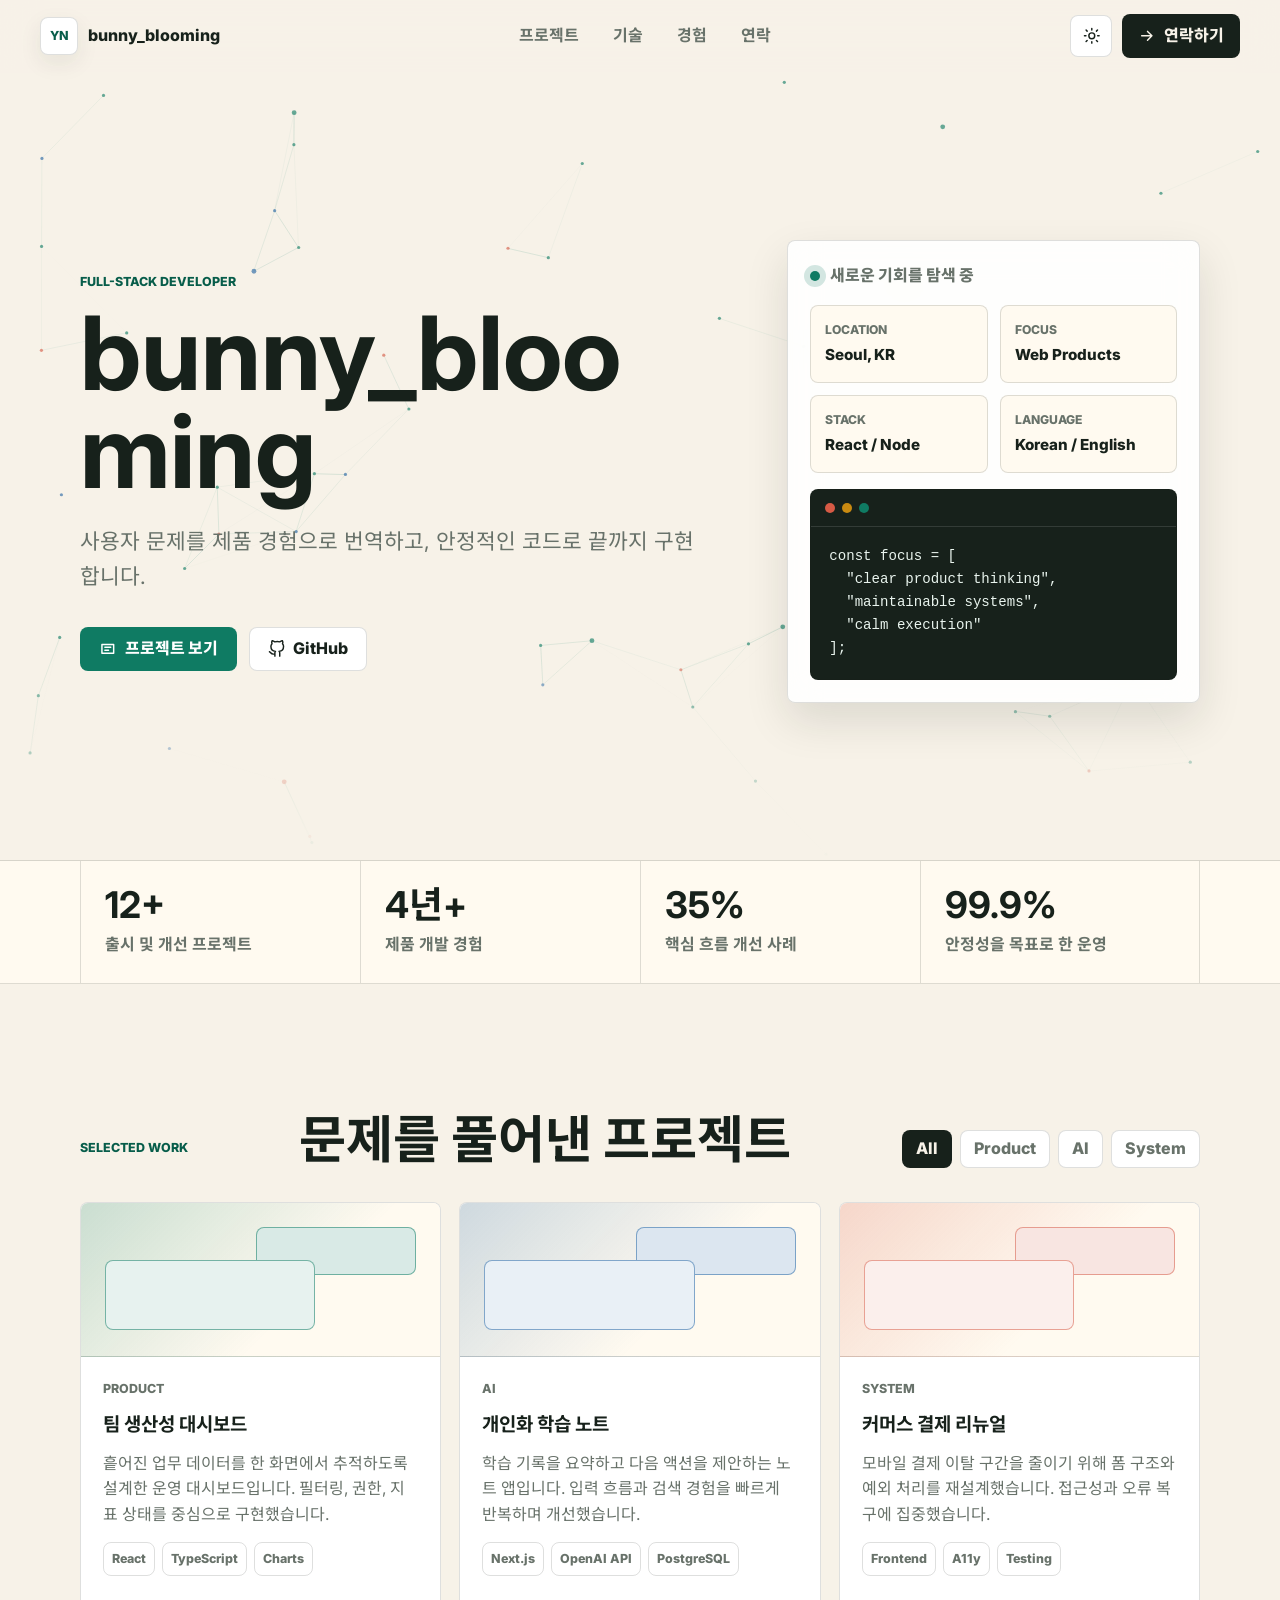
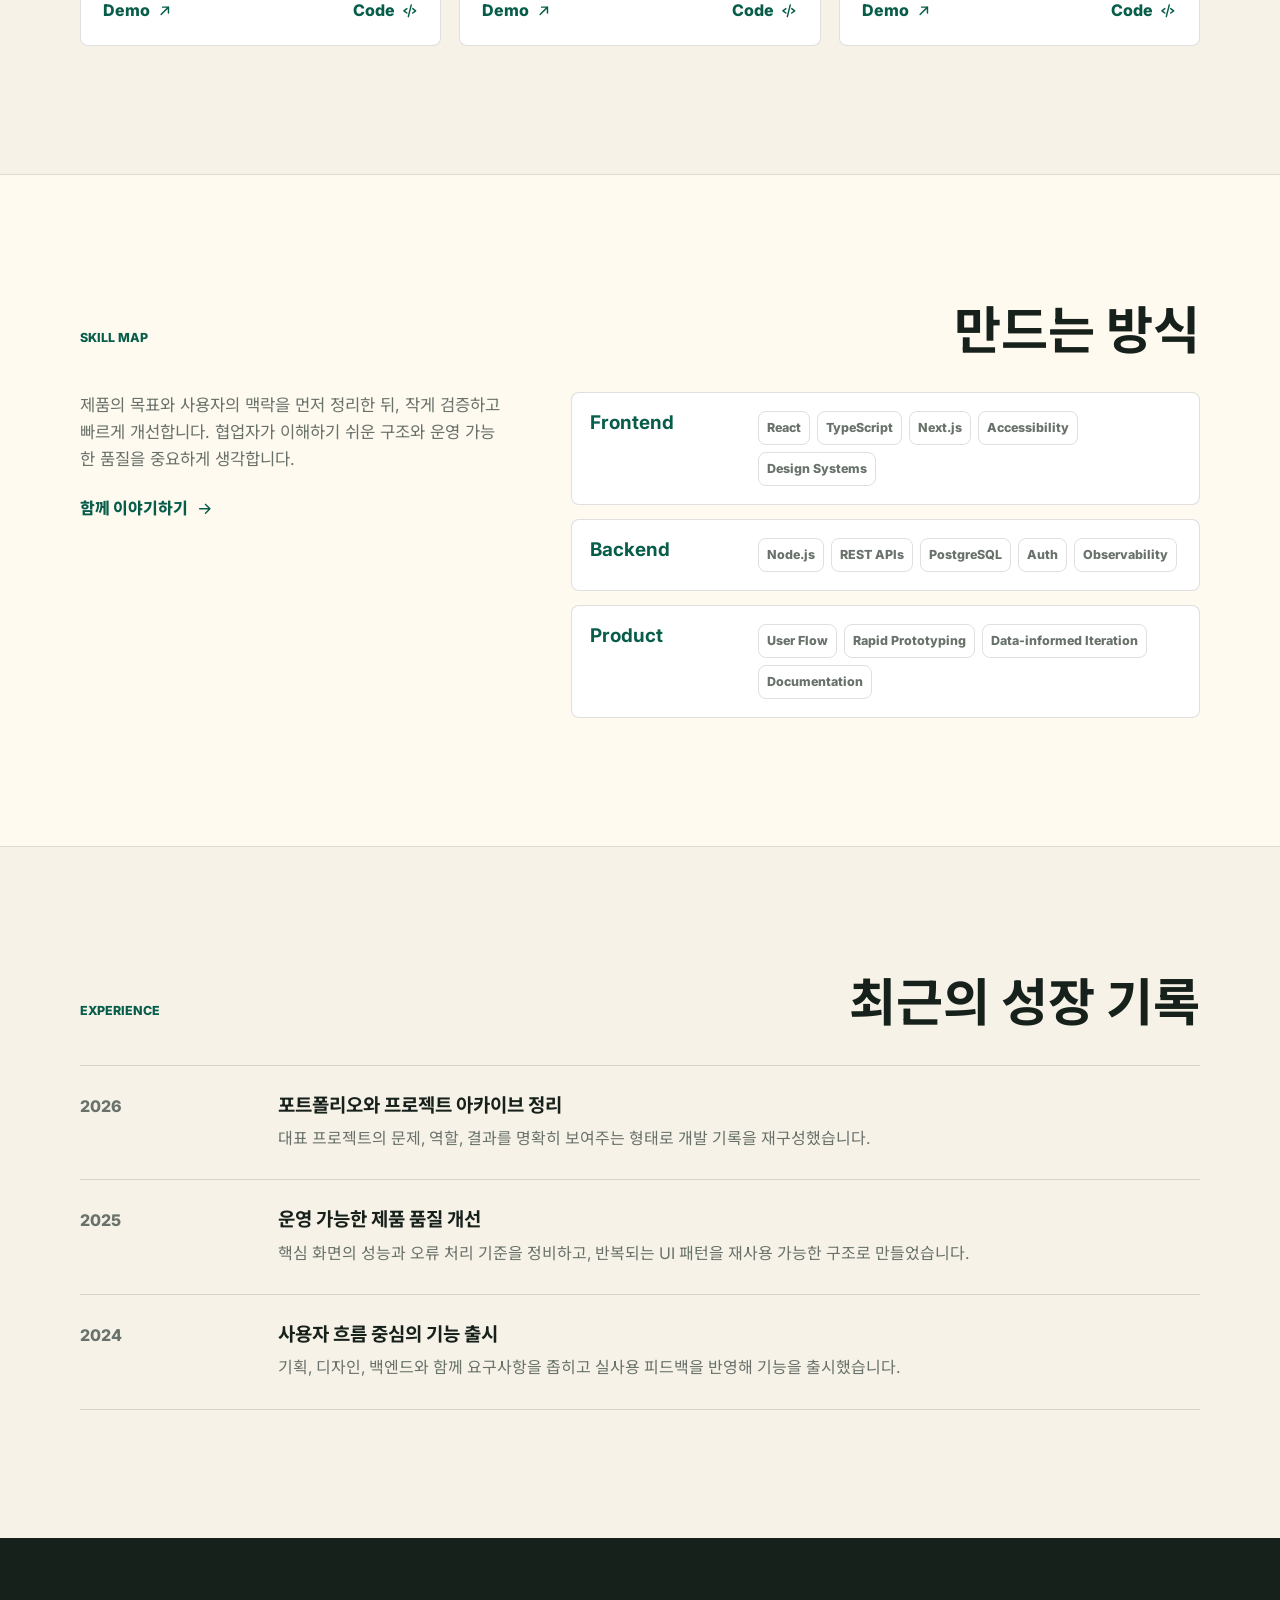
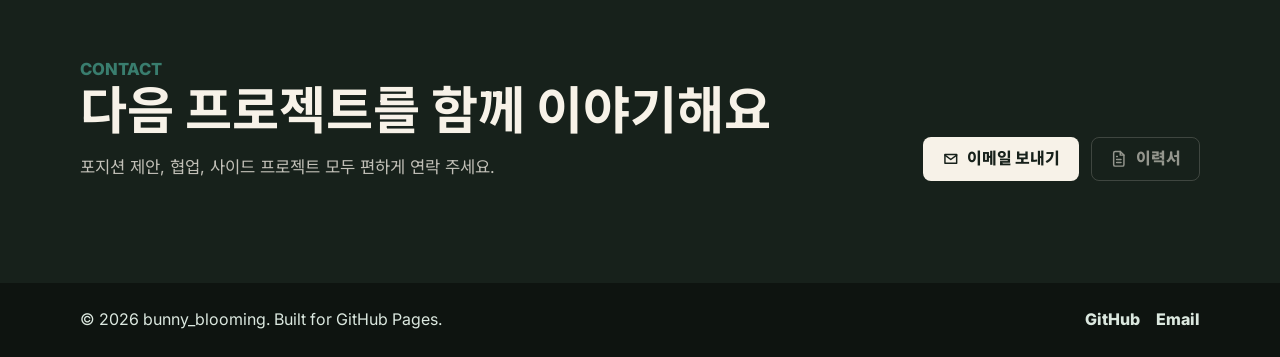
==== index.html @ fd4ffa02 "first commit" ====
<!doctype html>
<html lang="ko">
  <head>
    <meta charset="utf-8" />
    <meta name="viewport" content="width=device-width, initial-scale=1" />
    <meta
      name="description"
      content="GitHub Pages로 배포하는 개발자 포트폴리오 사이트입니다."
    />
    <meta name="theme-color" content="#f7f2e8" />
    <title>YOUR NAME | Developer Portfolio</title>
    <link rel="preconnect" href="https://fonts.googleapis.com" />
    <link rel="preconnect" href="https://fonts.gstatic.com" crossorigin />
    <link
      href="https://fonts.googleapis.com/css2?family=Inter:wght@500;600;700;800&family=Noto+Sans+KR:wght@400;500;700;800&display=swap"
      rel="stylesheet"
    />
    <link rel="stylesheet" href="styles.css" />
  </head>
  <body>
    <a class="skip-link" href="#main">본문으로 이동</a>

    <header class="site-header" data-elevated="false">
      <nav class="nav" aria-label="주요 메뉴">
        <a class="brand" href="#top" aria-label="홈으로 이동">
          <span class="brand-mark" aria-hidden="true">YN</span>
          <span class="brand-text">YOUR NAME</span>
        </a>

        <button
          class="icon-button nav-toggle"
          type="button"
          aria-label="메뉴 열기"
          aria-expanded="false"
          aria-controls="navLinks"
        >
          <svg viewBox="0 0 24 24" aria-hidden="true">
            <path d="M4 7h16M4 12h16M4 17h16" />
          </svg>
        </button>

        <div class="nav-links" id="navLinks">
          <a href="#work">프로젝트</a>
          <a href="#skills">기술</a>
          <a href="#story">경험</a>
          <a href="#contact">연락</a>
        </div>

        <div class="nav-actions">
          <button class="icon-button" type="button" id="themeToggle" aria-label="테마 전환">
            <svg class="sun-icon" viewBox="0 0 24 24" aria-hidden="true">
              <path d="M12 4V2m0 20v-2m8-8h2M2 12h2m14.36-6.36 1.42-1.42M4.22 19.78l1.42-1.42m0-12.72L4.22 4.22m15.56 15.56-1.42-1.42" />
              <circle cx="12" cy="12" r="4" />
            </svg>
            <svg class="moon-icon" viewBox="0 0 24 24" aria-hidden="true">
              <path d="M21 12.8A8.5 8.5 0 1 1 11.2 3 6.6 6.6 0 0 0 21 12.8Z" />
            </svg>
          </button>
          <a class="primary-link" href="#contact">
            <svg viewBox="0 0 24 24" aria-hidden="true">
              <path d="M5 12h14m-6-6 6 6-6 6" />
            </svg>
            연락하기
          </a>
        </div>
      </nav>
    </header>

    <main id="main">
      <section class="hero" id="top" aria-labelledby="heroTitle">
        <canvas class="hero-canvas" id="heroCanvas" aria-hidden="true"></canvas>
        <div class="hero-grid section-shell">
          <div class="hero-copy">
            <p class="eyebrow" id="profileRole">Full-stack Developer</p>
            <h1 id="heroTitle">YOUR NAME</h1>
            <p class="hero-lede" id="profileTagline">
              사용자 문제를 제품 경험으로 번역하고, 안정적인 코드로 끝까지 구현합니다.
            </p>
            <div class="hero-actions">
              <a class="button button-primary" href="#work">
                <svg viewBox="0 0 24 24" aria-hidden="true">
                  <path d="M4 6h16v12H4zM8 10h8M8 14h5" />
                </svg>
                프로젝트 보기
              </a>
              <a class="button button-secondary" id="githubLink" href="https://github.com/" target="_blank" rel="noreferrer">
                <svg viewBox="0 0 24 24" aria-hidden="true">
                  <path d="M9 19c-5 1.5-5-2.5-7-3m14 6v-3.9a3.4 3.4 0 0 0-.9-2.6c3-.3 6.1-1.5 6.1-6.7A5.2 5.2 0 0 0 19.8 5 4.8 4.8 0 0 0 19.7 1S18.6.7 16 2.5a12.8 12.8 0 0 0-6.7 0C6.7.7 5.6 1 5.6 1a4.8 4.8 0 0 0-.1 4A5.2 5.2 0 0 0 4 8.8c0 5.2 3.2 6.4 6.2 6.7a3 3 0 0 0-.8 1.9V22" />
                </svg>
                GitHub
              </a>
            </div>
          </div>

          <aside class="signal-panel" aria-label="프로필 요약">
            <div class="availability">
              <span class="status-dot" aria-hidden="true"></span>
              <span id="profileStatus">새로운 기회를 탐색 중</span>
            </div>
            <dl class="quick-facts" id="quickFacts"></dl>
            <div class="code-window" aria-label="작업 방식">
              <div class="window-dots" aria-hidden="true">
                <span></span>
                <span></span>
                <span></span>
              </div>
              <pre><code>const focus = [
  "clear product thinking",
  "maintainable systems",
  "calm execution"
];</code></pre>
            </div>
          </aside>
        </div>
      </section>

      <section class="metrics-band" aria-label="주요 지표">
        <div class="section-shell metrics-grid" id="metricsGrid"></div>
      </section>

      <section class="section-shell section-block" id="work" aria-labelledby="workTitle">
        <div class="section-heading">
          <p class="eyebrow">Selected Work</p>
          <h2 id="workTitle">문제를 풀어낸 프로젝트</h2>
          <div class="filter-group" id="projectFilters" aria-label="프로젝트 필터"></div>
        </div>
        <div class="project-grid" id="projectGrid"></div>
      </section>

      <section class="skills-section" id="skills" aria-labelledby="skillsTitle">
        <div class="section-shell section-block">
          <div class="section-heading">
            <p class="eyebrow">Skill Map</p>
            <h2 id="skillsTitle">만드는 방식</h2>
          </div>
          <div class="skill-layout">
            <div class="skill-copy">
              <p id="profileIntro">
                제품의 목표와 사용자의 맥락을 먼저 정리한 뒤, 작게 검증하고 빠르게 개선합니다.
                협업자가 이해하기 쉬운 구조와 운영 가능한 품질을 중요하게 생각합니다.
              </p>
              <a class="text-link" href="#contact">
                함께 이야기하기
                <svg viewBox="0 0 24 24" aria-hidden="true">
                  <path d="M5 12h14m-6-6 6 6-6 6" />
                </svg>
              </a>
            </div>
            <div class="skill-groups" id="skillGroups"></div>
          </div>
        </div>
      </section>

      <section class="section-shell section-block" id="story" aria-labelledby="storyTitle">
        <div class="section-heading">
          <p class="eyebrow">Experience</p>
          <h2 id="storyTitle">최근의 성장 기록</h2>
        </div>
        <div class="timeline" id="timeline"></div>
      </section>

      <section class="contact-section" id="contact" aria-labelledby="contactTitle">
        <div class="section-shell contact-grid">
          <div>
            <p class="eyebrow">Contact</p>
            <h2 id="contactTitle">다음 프로젝트를 함께 이야기해요</h2>
            <p id="contactCopy">
              포지션 제안, 협업, 사이드 프로젝트 모두 편하게 연락 주세요.
            </p>
          </div>
          <div class="contact-actions">
            <a class="button button-primary" id="emailLink" href="mailto:hello@example.com">
              <svg viewBox="0 0 24 24" aria-hidden="true">
                <path d="M4 6h16v12H4z" />
                <path d="m4 7 8 6 8-6" />
              </svg>
              이메일 보내기
            </a>
            <a class="button button-secondary" id="resumeLink" href="#" aria-disabled="true">
              <svg viewBox="0 0 24 24" aria-hidden="true">
                <path d="M14 2H7a2 2 0 0 0-2 2v16a2 2 0 0 0 2 2h10a2 2 0 0 0 2-2V7z" />
                <path d="M14 2v5h5M9 13h6M9 17h6M9 9h1" />
              </svg>
              이력서
            </a>
          </div>
        </div>
      </section>
    </main>

    <footer class="site-footer">
      <div class="section-shell footer-grid">
        <p>© <span id="year"></span> <span id="footerName">YOUR NAME</span>. Built for GitHub Pages.</p>
        <div class="footer-links">
          <a id="footerGithub" href="https://github.com/" target="_blank" rel="noreferrer">GitHub</a>
          <a id="footerEmail" href="mailto:hello@example.com">Email</a>
        </div>
      </div>
    </footer>

    <script src="script.js" defer></script>
  </body>
</html>
---- styles.css ----
:root {
  color-scheme: light;
  --bg: #f7f2e8;
  --surface: #fffaf0;
  --surface-strong: #ffffff;
  --ink: #17211b;
  --muted: #68726a;
  --line: rgba(23, 33, 27, 0.14);
  --accent: #0f7b63;
  --accent-strong: #075d4a;
  --coral: #d65a45;
  --gold: #c98a11;
  --blue: #2364a3;
  --shadow: 0 18px 44px rgba(23, 33, 27, 0.12);
  --radius: 8px;
  --header-height: 72px;
  --font-sans: "Inter", "Noto Sans KR", system-ui, -apple-system, BlinkMacSystemFont, "Segoe UI", sans-serif;
}

:root[data-theme="dark"] {
  color-scheme: dark;
  --bg: #111512;
  --surface: #171d19;
  --surface-strong: #1f2721;
  --ink: #edf5ee;
  --muted: #a9b6ad;
  --line: rgba(237, 245, 238, 0.16);
  --accent: #47c09f;
  --accent-strong: #74d9bd;
  --coral: #ff8b75;
  --gold: #e4b34b;
  --blue: #7bb5ec;
  --shadow: 0 18px 44px rgba(0, 0, 0, 0.34);
}

* {
  box-sizing: border-box;
}

html {
  scroll-behavior: smooth;
}

body {
  min-width: 320px;
  margin: 0;
  background: var(--bg);
  color: var(--ink);
  font-family: var(--font-sans);
  font-size: 16px;
  line-height: 1.6;
  text-rendering: optimizeLegibility;
}

body.nav-open {
  overflow: hidden;
}

a {
  color: inherit;
  text-decoration: none;
}

button,
input {
  font: inherit;
}

svg {
  width: 1.1em;
  height: 1.1em;
  fill: none;
  stroke: currentColor;
  stroke-linecap: round;
  stroke-linejoin: round;
  stroke-width: 2;
}

.skip-link {
  position: fixed;
  top: 12px;
  left: 12px;
  z-index: 100;
  transform: translateY(-140%);
  background: var(--ink);
  color: var(--bg);
  padding: 10px 14px;
  border-radius: var(--radius);
}

.skip-link:focus {
  transform: translateY(0);
}

.section-shell {
  width: min(1120px, calc(100% - 40px));
  margin: 0 auto;
}

.site-header {
  position: sticky;
  top: 0;
  z-index: 20;
  background: color-mix(in srgb, var(--bg) 86%, transparent);
  border-bottom: 1px solid transparent;
  backdrop-filter: blur(18px);
}

.site-header[data-elevated="true"] {
  border-bottom-color: var(--line);
}

.nav {
  display: grid;
  grid-template-columns: auto 1fr auto;
  align-items: center;
  gap: 18px;
  width: min(1200px, calc(100% - 40px));
  min-height: var(--header-height);
  margin: 0 auto;
}

.brand {
  display: inline-flex;
  align-items: center;
  gap: 10px;
  font-weight: 800;
}

.brand-mark {
  display: grid;
  width: 38px;
  height: 38px;
  place-items: center;
  border: 1px solid var(--line);
  border-radius: var(--radius);
  background: var(--surface-strong);
  color: var(--accent-strong);
  box-shadow: 0 8px 22px rgba(23, 33, 27, 0.08);
  font-size: 0.78rem;
}

.brand-text {
  white-space: nowrap;
}

.nav-links {
  display: flex;
  align-items: center;
  justify-content: center;
  gap: 10px;
}

.nav-links a {
  padding: 10px 12px;
  border-radius: var(--radius);
  color: var(--muted);
  font-weight: 700;
}

.nav-links a:hover,
.nav-links a:focus-visible {
  background: var(--surface);
  color: var(--ink);
}

.nav-actions {
  display: inline-flex;
  align-items: center;
  justify-content: flex-end;
  gap: 10px;
}

.icon-button,
.primary-link,
.button,
.filter-button,
.text-link {
  transition: transform 180ms ease, border-color 180ms ease, background-color 180ms ease, color 180ms ease;
}

.icon-button {
  display: inline-grid;
  width: 42px;
  height: 42px;
  place-items: center;
  border: 1px solid var(--line);
  border-radius: var(--radius);
  background: var(--surface-strong);
  color: var(--ink);
  cursor: pointer;
}

.icon-button:hover,
.button:hover,
.primary-link:hover,
.filter-button:hover,
.text-link:hover {
  transform: translateY(-1px);
}

.moon-icon,
:root[data-theme="dark"] .sun-icon {
  display: none;
}

:root[data-theme="dark"] .moon-icon {
  display: block;
}

.nav-toggle {
  display: none;
}

.primary-link,
.button {
  display: inline-flex;
  align-items: center;
  justify-content: center;
  min-height: 44px;
  gap: 8px;
  border-radius: var(--radius);
  font-weight: 800;
}

.primary-link {
  padding: 0 16px;
  background: var(--ink);
  color: var(--bg);
}

.button {
  padding: 0 18px;
  border: 1px solid transparent;
}

.button-primary {
  background: var(--accent);
  color: #ffffff;
}

.button-secondary {
  border-color: var(--line);
  background: var(--surface-strong);
  color: var(--ink);
}

.hero {
  position: relative;
  display: flex;
  align-items: center;
  min-height: calc(100svh - 112px);
  overflow: hidden;
  border-bottom: 1px solid var(--line);
}

.hero-canvas {
  position: absolute;
  inset: 0;
  width: 100%;
  height: 100%;
}

.hero::after {
  position: absolute;
  inset: auto 0 0;
  height: 28%;
  content: "";
  pointer-events: none;
  background: linear-gradient(to bottom, transparent, var(--bg));
}

.hero-grid {
  position: relative;
  z-index: 1;
  display: grid;
  grid-template-columns: minmax(0, 1.1fr) minmax(320px, 0.72fr);
  align-items: center;
  gap: clamp(32px, 6vw, 82px);
  padding: 74px 0 64px;
}

.eyebrow {
  margin: 0 0 12px;
  color: var(--accent-strong);
  font-size: 0.78rem;
  font-weight: 800;
  text-transform: uppercase;
}

h1,
h2,
h3,
p {
  overflow-wrap: anywhere;
}

h1 {
  max-width: 11ch;
  margin: 0;
  font-size: clamp(3.1rem, 8vw, 7rem);
  line-height: 0.96;
  letter-spacing: 0;
}

h2 {
  max-width: 720px;
  margin: 0;
  font-size: clamp(2rem, 4vw, 3.5rem);
  line-height: 1.08;
  letter-spacing: 0;
}

h3 {
  margin: 0;
  font-size: 1.18rem;
  line-height: 1.28;
  letter-spacing: 0;
}

.hero-lede {
  max-width: 670px;
  margin: 24px 0 0;
  color: var(--muted);
  font-size: clamp(1.05rem, 2vw, 1.34rem);
}

.hero-actions {
  display: flex;
  flex-wrap: wrap;
  gap: 12px;
  margin-top: 34px;
}

.signal-panel {
  display: grid;
  gap: 16px;
  align-self: stretch;
  padding: 22px;
  border: 1px solid var(--line);
  border-radius: var(--radius);
  background: color-mix(in srgb, var(--surface-strong) 88%, transparent);
  box-shadow: var(--shadow);
  backdrop-filter: blur(16px);
}

.availability {
  display: flex;
  align-items: center;
  gap: 10px;
  color: var(--muted);
  font-weight: 800;
}

.status-dot {
  width: 10px;
  height: 10px;
  border-radius: 999px;
  background: var(--accent);
  box-shadow: 0 0 0 6px color-mix(in srgb, var(--accent) 18%, transparent);
}

.quick-facts {
  display: grid;
  grid-template-columns: repeat(2, minmax(0, 1fr));
  gap: 12px;
  margin: 0;
}

.quick-facts div {
  min-width: 0;
  padding: 14px;
  border: 1px solid var(--line);
  border-radius: var(--radius);
  background: var(--surface);
}

.quick-facts dt {
  margin: 0 0 4px;
  color: var(--muted);
  font-size: 0.76rem;
  font-weight: 800;
  text-transform: uppercase;
}

.quick-facts dd {
  margin: 0;
  font-size: 0.95rem;
  font-weight: 800;
}

.code-window {
  min-width: 0;
  border: 1px solid var(--line);
  border-radius: var(--radius);
  background: #17211b;
  color: #e9f4ee;
  overflow: hidden;
}

.window-dots {
  display: flex;
  gap: 7px;
  padding: 13px 14px;
  border-bottom: 1px solid rgba(255, 255, 255, 0.12);
}

.window-dots span {
  width: 10px;
  height: 10px;
  border-radius: 50%;
}

.window-dots span:nth-child(1) {
  background: var(--coral);
}

.window-dots span:nth-child(2) {
  background: var(--gold);
}

.window-dots span:nth-child(3) {
  background: var(--accent);
}

pre {
  margin: 0;
  padding: 18px;
  overflow-x: auto;
  font-size: 0.88rem;
  line-height: 1.65;
}

.metrics-band {
  border-bottom: 1px solid var(--line);
  background: var(--surface);
}

.metrics-grid {
  display: grid;
  grid-template-columns: repeat(4, minmax(0, 1fr));
}

.metric {
  min-width: 0;
  padding: 26px 24px;
  border-left: 1px solid var(--line);
}

.metric:last-child {
  border-right: 1px solid var(--line);
}

.metric strong {
  display: block;
  color: var(--ink);
  font-size: clamp(1.6rem, 3vw, 2.3rem);
  line-height: 1;
}

.metric span {
  display: block;
  margin-top: 8px;
  color: var(--muted);
  font-weight: 700;
}

.section-block {
  padding: clamp(76px, 10vw, 132px) 0;
}

.section-heading {
  display: flex;
  align-items: end;
  justify-content: space-between;
  gap: 24px;
  margin-bottom: 34px;
}

.section-heading .eyebrow {
  margin-bottom: 10px;
}

.filter-group {
  display: flex;
  flex-wrap: wrap;
  justify-content: flex-end;
  gap: 8px;
}

.filter-button {
  min-height: 38px;
  padding: 0 13px;
  border: 1px solid var(--line);
  border-radius: var(--radius);
  background: var(--surface-strong);
  color: var(--muted);
  font-weight: 800;
  cursor: pointer;
}

.filter-button[aria-pressed="true"] {
  border-color: transparent;
  background: var(--ink);
  color: var(--bg);
}

.project-grid {
  display: grid;
  grid-template-columns: repeat(3, minmax(0, 1fr));
  gap: 18px;
}

.project-card {
  display: grid;
  grid-template-rows: auto 1fr auto;
  min-height: 420px;
  border: 1px solid var(--line);
  border-radius: var(--radius);
  background: var(--surface-strong);
  overflow: hidden;
}

.project-visual {
  position: relative;
  min-height: 154px;
  background:
    linear-gradient(135deg, color-mix(in srgb, var(--visual) 22%, transparent), transparent 62%),
    var(--surface);
  border-bottom: 1px solid var(--line);
}

.project-visual::before,
.project-visual::after {
  position: absolute;
  content: "";
  border: 1px solid color-mix(in srgb, var(--visual) 52%, transparent);
  border-radius: var(--radius);
}

.project-visual::before {
  inset: 24px 24px auto auto;
  width: 44%;
  height: 46px;
  background: color-mix(in srgb, var(--visual) 16%, var(--surface-strong));
}

.project-visual::after {
  left: 24px;
  bottom: 26px;
  width: 58%;
  height: 68px;
  background: color-mix(in srgb, var(--visual) 10%, var(--surface-strong));
}

.project-card-content {
  display: grid;
  gap: 14px;
  padding: 22px;
}

.project-card p {
  margin: 0;
  color: var(--muted);
}

.tag-list {
  display: flex;
  flex-wrap: wrap;
  gap: 7px;
  margin: 0;
  padding: 0;
  list-style: none;
}

.tag-list li {
  padding: 6px 8px;
  border: 1px solid var(--line);
  border-radius: var(--radius);
  color: var(--muted);
  font-size: 0.78rem;
  font-weight: 800;
}

.project-card-footer {
  display: flex;
  justify-content: space-between;
  gap: 12px;
  padding: 0 22px 22px;
}

.project-card-footer a {
  display: inline-flex;
  align-items: center;
  gap: 6px;
  color: var(--accent-strong);
  font-weight: 800;
}

.skills-section {
  border-block: 1px solid var(--line);
  background: var(--surface);
}

.skill-layout {
  display: grid;
  grid-template-columns: minmax(260px, 0.68fr) minmax(0, 1fr);
  gap: clamp(28px, 5vw, 68px);
  align-items: start;
}

.skill-copy {
  position: sticky;
  top: calc(var(--header-height) + 24px);
}

.skill-copy p,
.contact-section p {
  margin: 0;
  color: var(--muted);
  font-size: 1.04rem;
}

.text-link {
  display: inline-flex;
  align-items: center;
  gap: 8px;
  margin-top: 24px;
  color: var(--accent-strong);
  font-weight: 800;
}

.skill-groups {
  display: grid;
  gap: 14px;
}

.skill-group {
  display: grid;
  grid-template-columns: 150px 1fr;
  gap: 18px;
  padding: 18px;
  border: 1px solid var(--line);
  border-radius: var(--radius);
  background: var(--surface-strong);
}

.skill-group h3 {
  color: var(--accent-strong);
}

.timeline {
  display: grid;
  gap: 0;
  border-top: 1px solid var(--line);
}

.timeline-item {
  display: grid;
  grid-template-columns: 170px 1fr;
  gap: 28px;
  padding: 28px 0;
  border-bottom: 1px solid var(--line);
}

.timeline-date {
  color: var(--muted);
  font-weight: 800;
}

.timeline-item p {
  max-width: 760px;
  margin: 8px 0 0;
  color: var(--muted);
}

.contact-section {
  padding: clamp(70px, 8vw, 108px) 0;
  background: var(--ink);
  color: var(--bg);
}

.contact-section .eyebrow {
  color: color-mix(in srgb, var(--accent-strong) 80%, white);
}

.contact-section p {
  max-width: 620px;
  margin-top: 16px;
  color: color-mix(in srgb, var(--bg) 76%, transparent);
}

.contact-grid {
  display: grid;
  grid-template-columns: minmax(0, 1fr) auto;
  gap: 32px;
  align-items: end;
}

.contact-actions {
  display: flex;
  flex-wrap: wrap;
  justify-content: flex-end;
  gap: 12px;
}

.contact-section .button-primary {
  background: var(--bg);
  color: var(--ink);
}

.contact-section .button-secondary {
  background: transparent;
  color: var(--bg);
  border-color: color-mix(in srgb, var(--bg) 32%, transparent);
}

.button[aria-disabled="true"] {
  pointer-events: none;
  opacity: 0.56;
}

.site-footer {
  padding: 24px 0;
  background: #0e1410;
  color: #dbe8df;
}

.footer-grid {
  display: flex;
  align-items: center;
  justify-content: space-between;
  gap: 20px;
}

.site-footer p {
  margin: 0;
}

.footer-links {
  display: flex;
  gap: 16px;
  font-weight: 800;
}

:focus-visible {
  outline: 3px solid color-mix(in srgb, var(--accent) 52%, transparent);
  outline-offset: 3px;
}

@media (max-width: 920px) {
  .nav {
    grid-template-columns: auto auto 1fr;
  }

  .nav-toggle {
    display: inline-grid;
  }

  .nav-links {
    position: fixed;
    top: var(--header-height);
    left: 20px;
    right: 20px;
    display: none;
    flex-direction: column;
    align-items: stretch;
    padding: 14px;
    border: 1px solid var(--line);
    border-radius: var(--radius);
    background: var(--surface-strong);
    box-shadow: var(--shadow);
  }

  .nav-links[data-open="true"] {
    display: flex;
  }

  .nav-actions {
    justify-self: end;
  }

  .primary-link {
    display: none;
  }

  .hero-grid,
  .skill-layout,
  .contact-grid {
    grid-template-columns: 1fr;
  }

  .hero {
    min-height: auto;
  }

  .hero-grid {
    padding-top: 54px;
  }

  .signal-panel {
    align-self: auto;
  }

  .metrics-grid,
  .project-grid {
    grid-template-columns: repeat(2, minmax(0, 1fr));
  }

  .section-heading {
    align-items: start;
    flex-direction: column;
  }

  .filter-group,
  .contact-actions {
    justify-content: flex-start;
  }

  .skill-copy {
    position: static;
  }
}

@media (max-width: 640px) {
  .section-shell,
  .nav {
    width: min(100% - 28px, 1120px);
  }

  .brand-text {
    display: none;
  }

  .hero-grid {
    padding: 42px 0 52px;
  }

  h1 {
    font-size: clamp(3rem, 17vw, 5.2rem);
  }

  .hero-actions,
  .contact-actions {
    flex-direction: column;
  }

  .button {
    width: 100%;
  }

  .quick-facts,
  .metrics-grid,
  .project-grid,
  .skill-group,
  .timeline-item,
  .footer-grid {
    grid-template-columns: 1fr;
  }

  .metric {
    border-right: 1px solid var(--line);
    border-bottom: 1px solid var(--line);
  }

  .metric:last-child {
    border-bottom: 0;
  }

  .project-card {
    min-height: auto;
  }

  .footer-grid {
    display: grid;
  }
}

@media (prefers-reduced-motion: reduce) {
  *,
  *::before,
  *::after {
    scroll-behavior: auto !important;
    transition-duration: 0.01ms !important;
    animation-duration: 0.01ms !important;
    animation-iteration-count: 1 !important;
  }
}
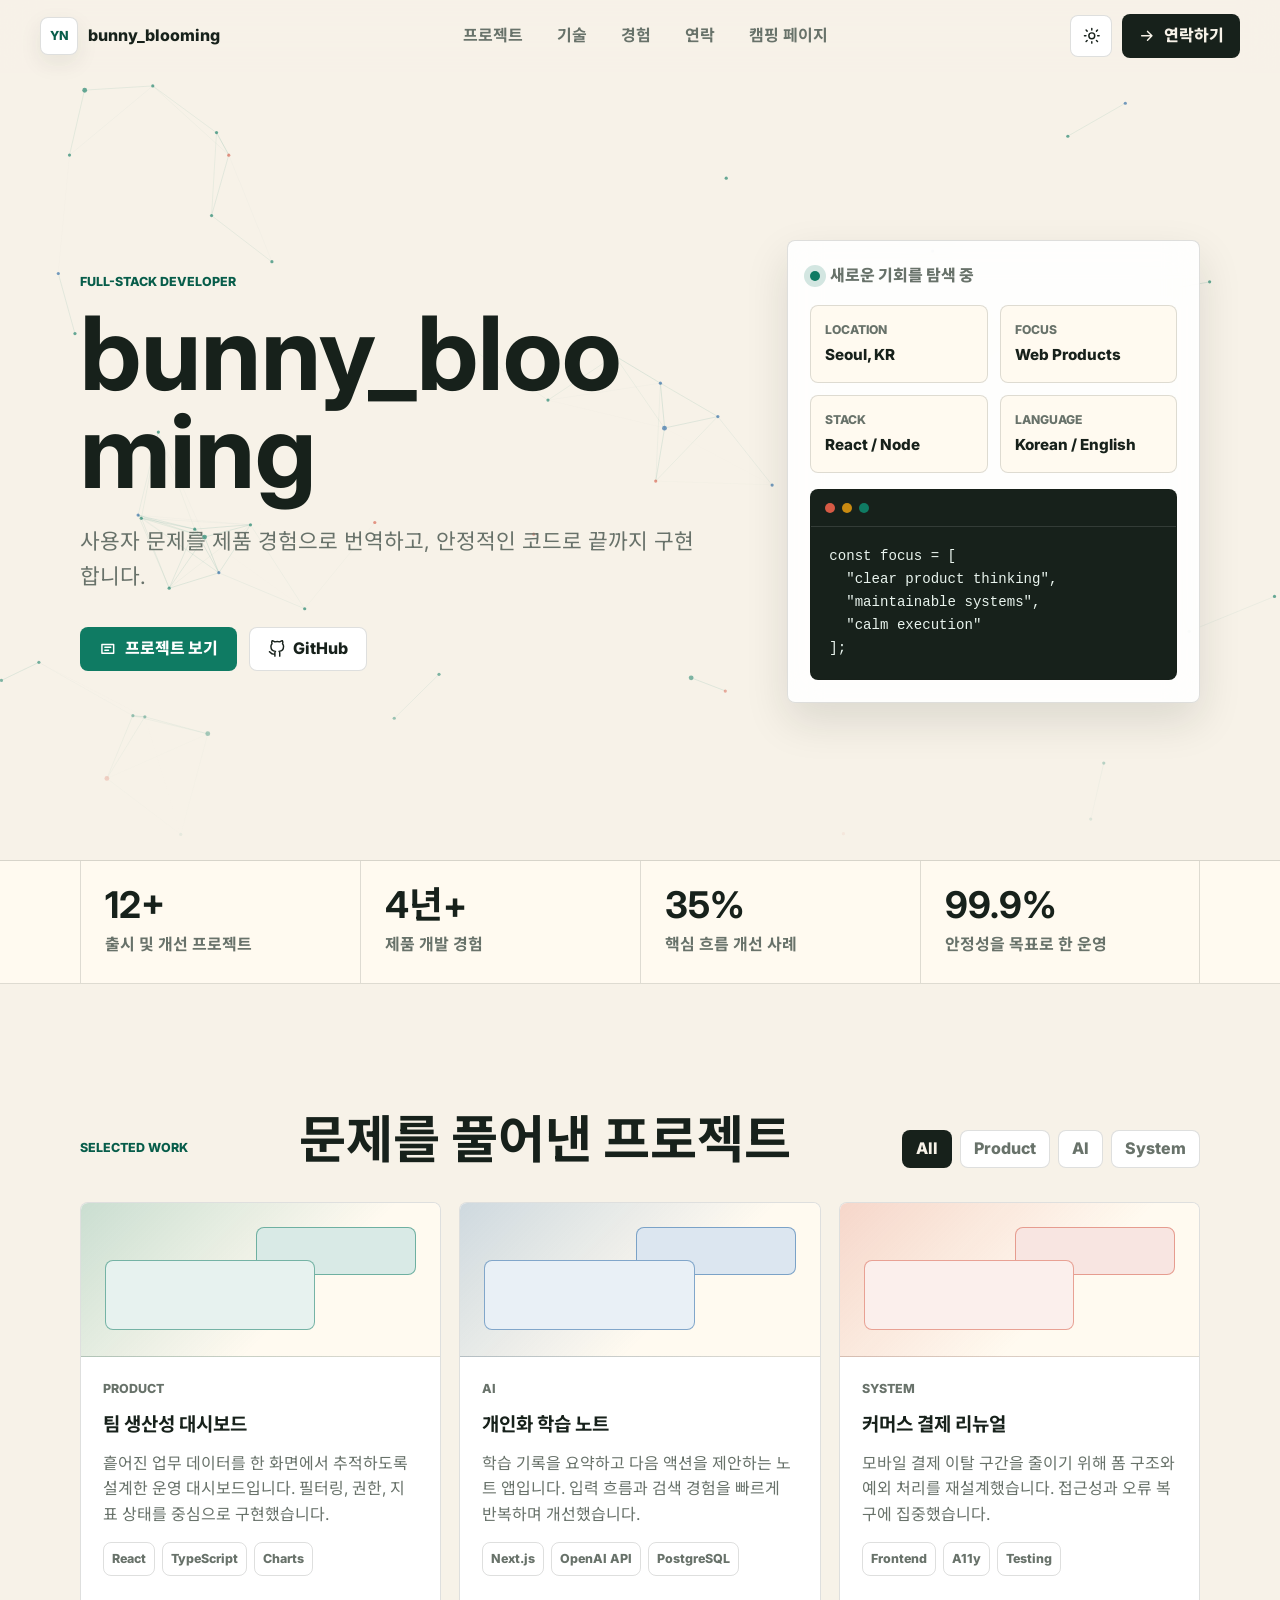
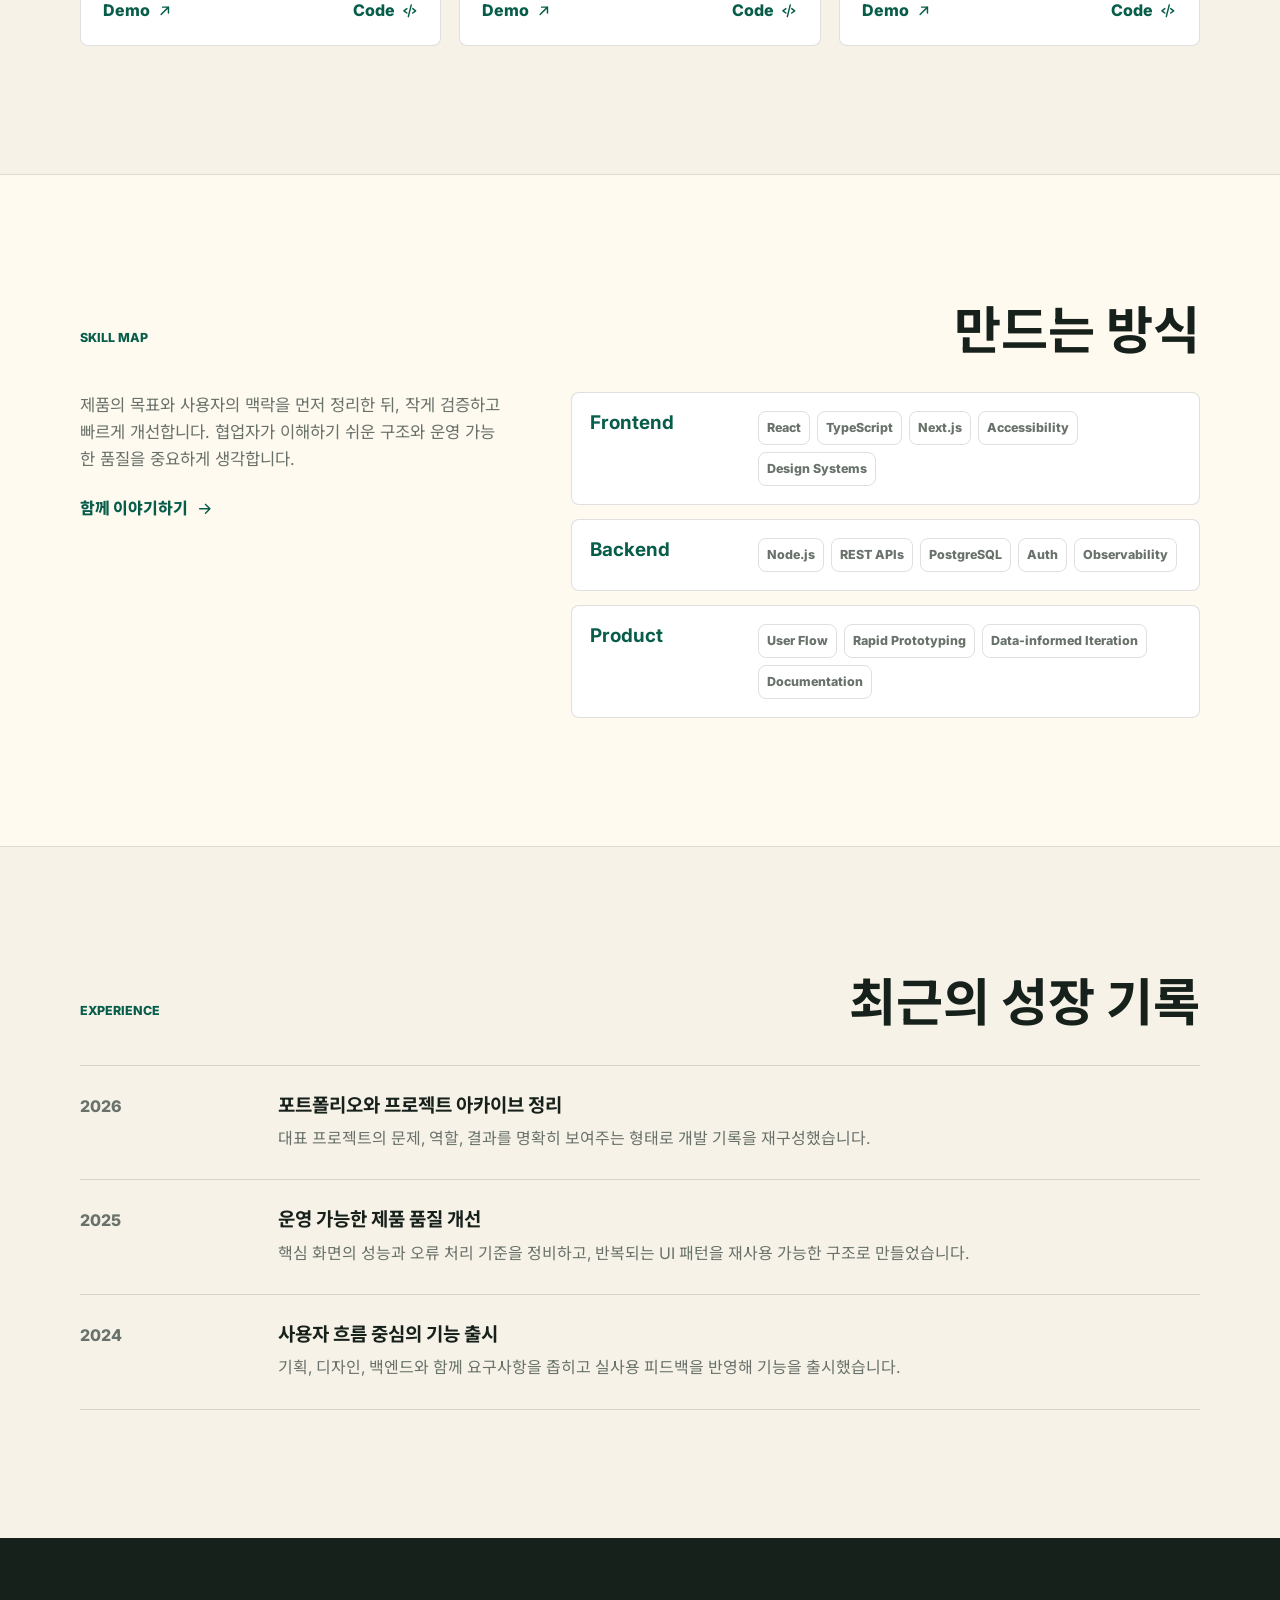
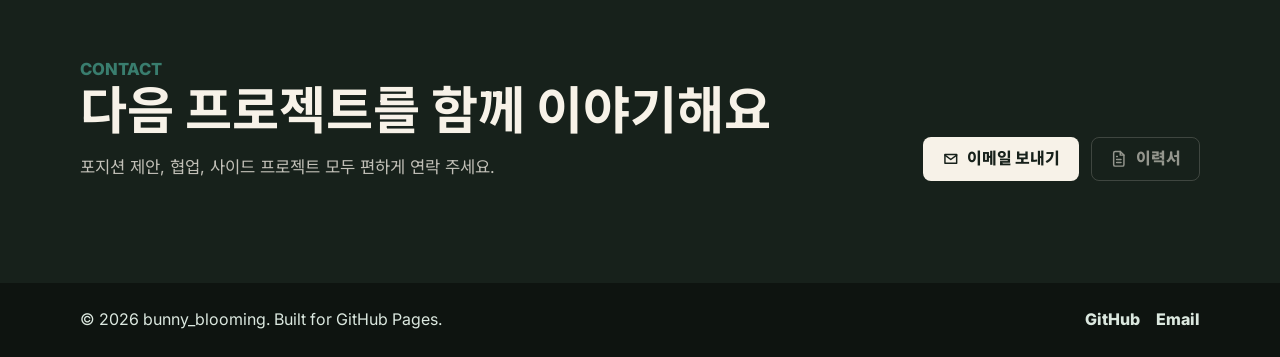
==== commit 2890aaf9: "add camping reservation page" ====
--- a/index.html
+++ b/index.html
@@ -44,6 +44,7 @@
           <a href="#skills">기술</a>
           <a href="#story">경험</a>
           <a href="#contact">연락</a>
+          <a href="camping.html">캠핑 페이지</a>
         </div>
 
         <div class="nav-actions">
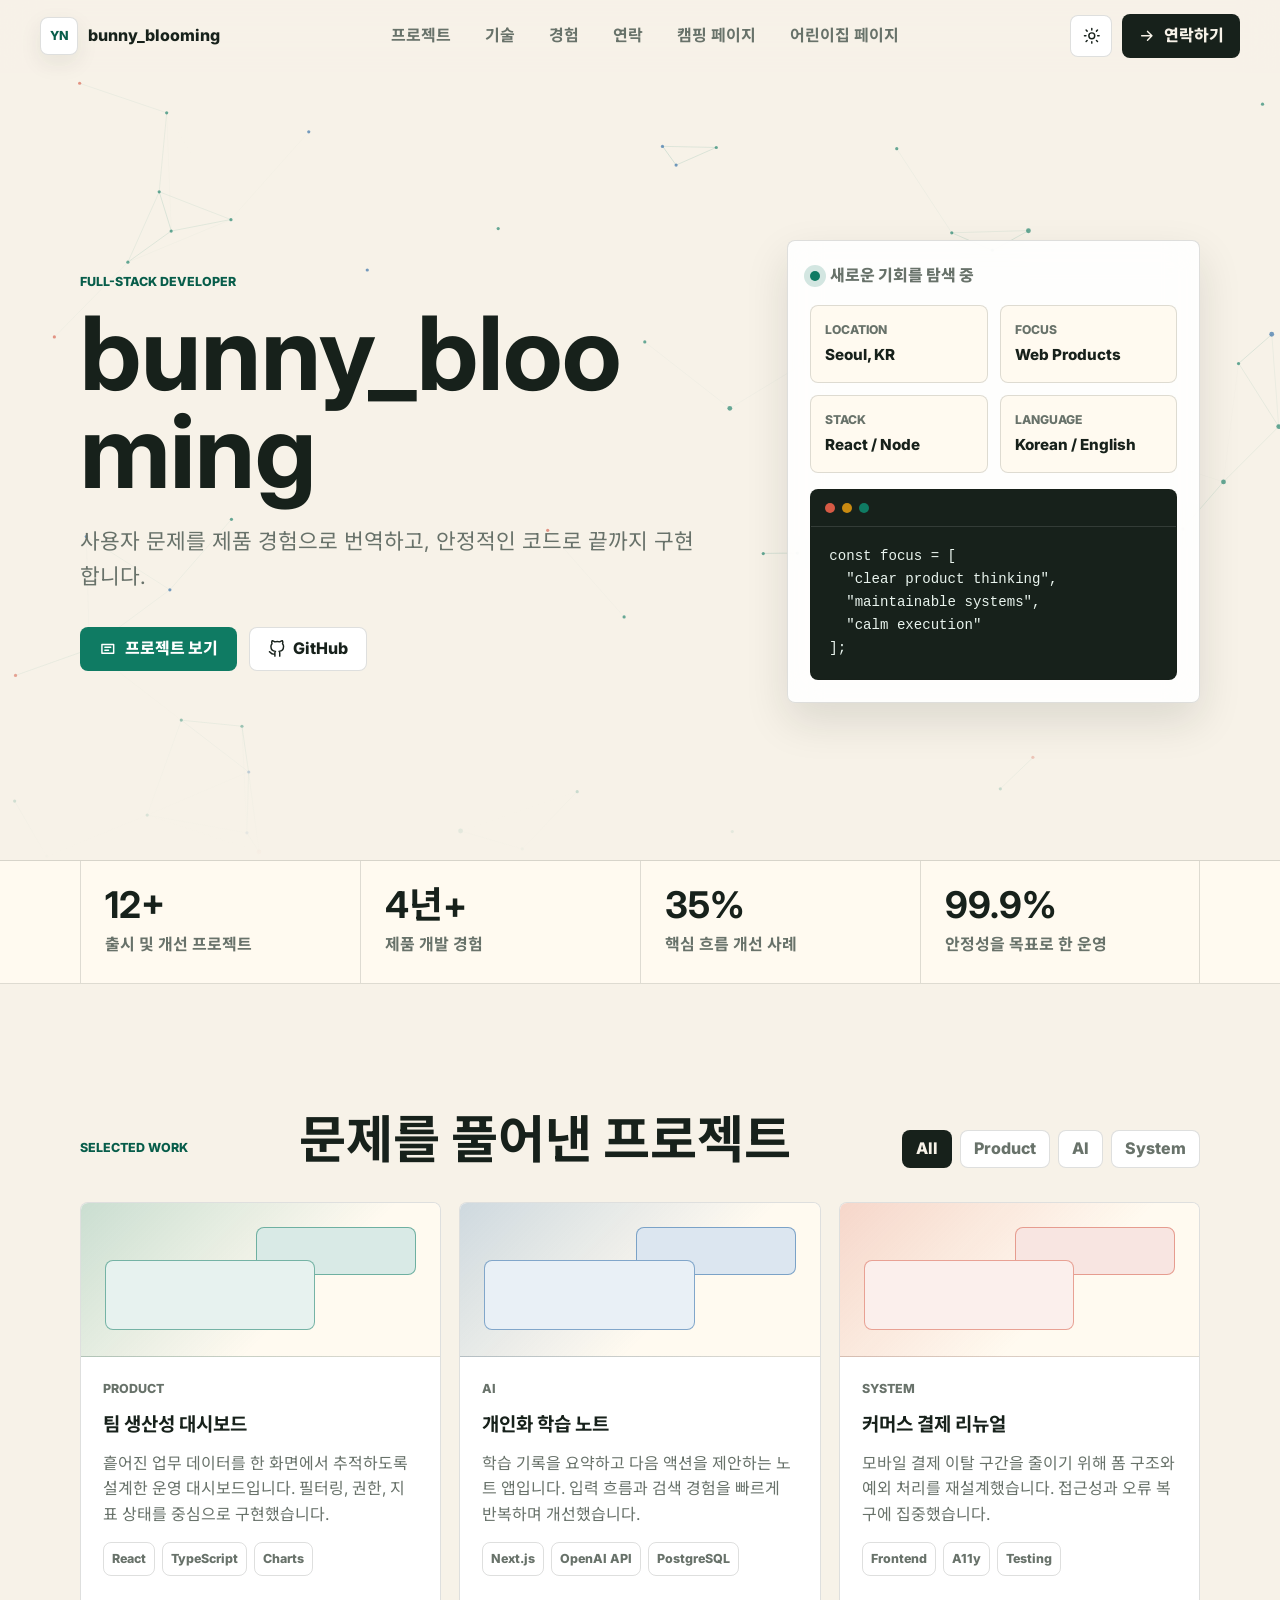
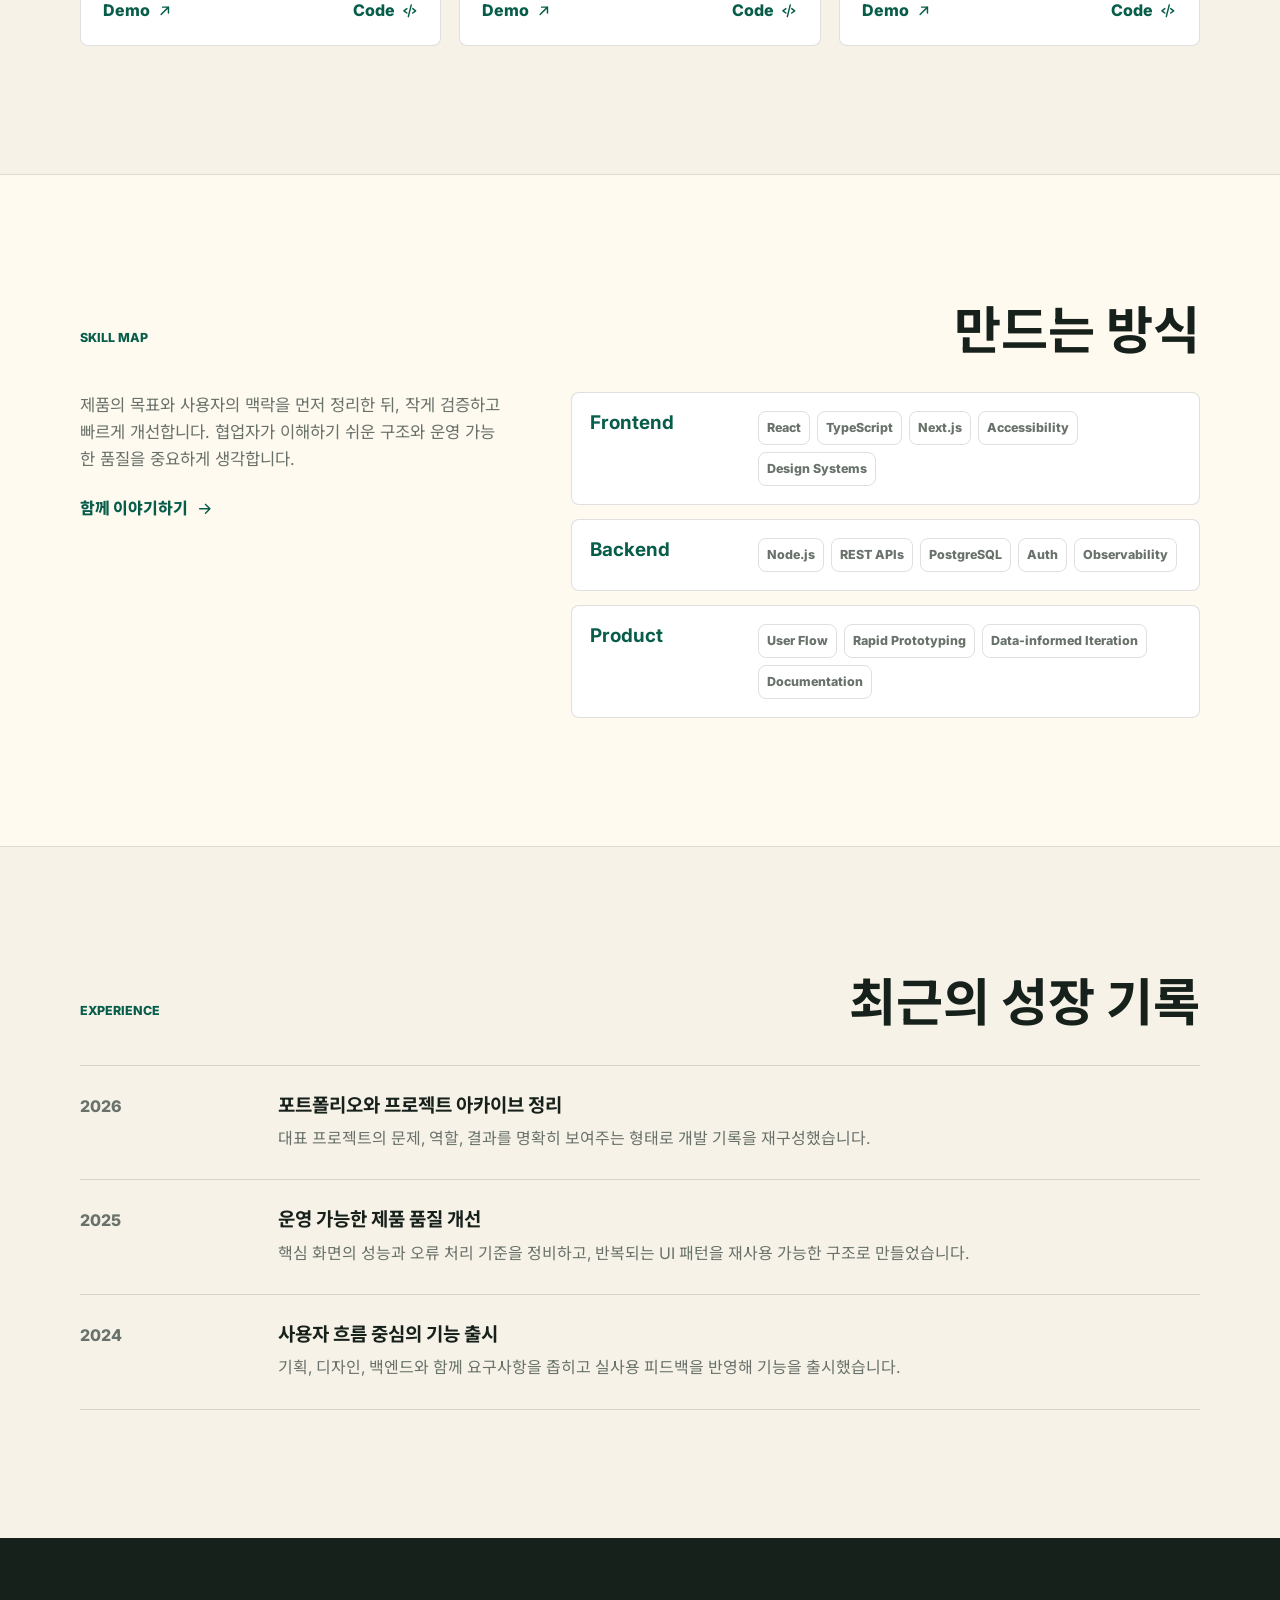
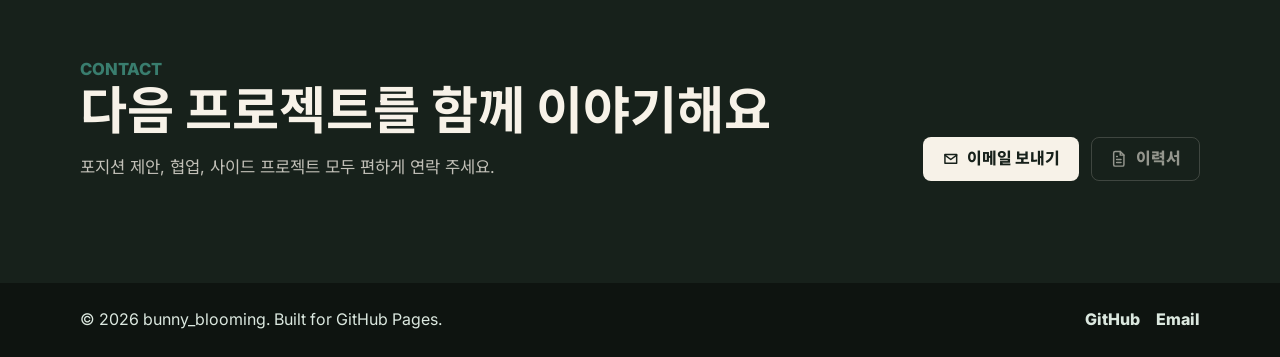
==== commit ef7ebfe9: "add daycare introduction page" ====
--- a/index.html
+++ b/index.html
@@ -45,6 +45,7 @@
           <a href="#story">경험</a>
           <a href="#contact">연락</a>
           <a href="camping.html">캠핑 페이지</a>
+          <a href="daycare.html">어린이집 페이지</a>
         </div>
 
         <div class="nav-actions">
